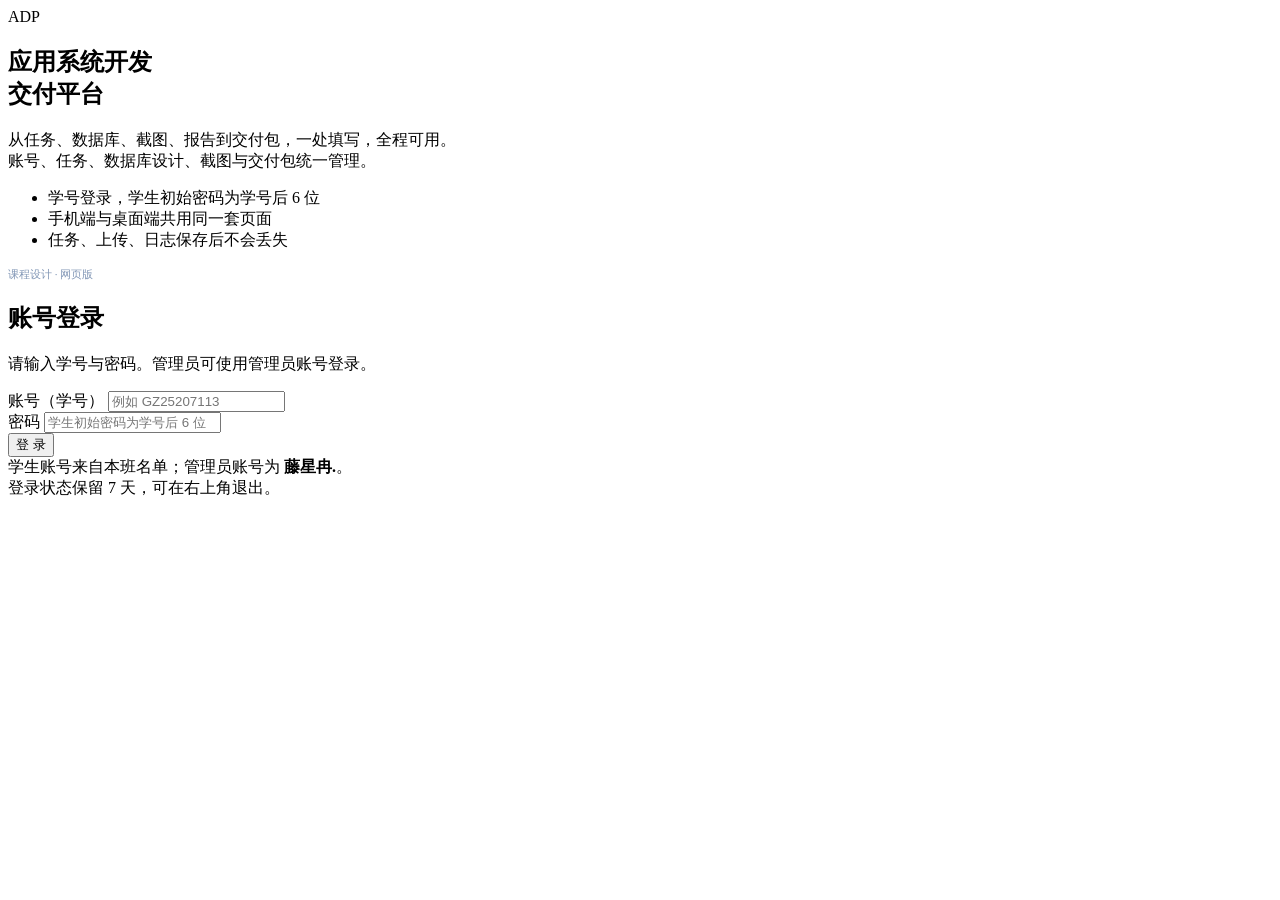
==== scripts/www/index.html @ a59fd792 "add offline index 3.0.0" ====
<!DOCTYPE html>
<html lang="zh-CN">
<head>
    <meta charset="utf-8" />
    <meta name="viewport" content="width=device-width, initial-scale=1.0, viewport-fit=cover" />
    <meta name="theme-color" content="#0b1220" />
    <title>登录 · 应用系统开发交付平台</title>
    <link rel="stylesheet" href="css/app.css" />
</head>
<body class="auth-body">
    <div class="auth-card">
    <section class="auth-side">
        <div>
            <div class="logo">ADP</div>
            <h1>应用系统开发<br />交付平台</h1>
            <p>从任务、数据库、截图、报告到交付包，一处填写，全程可用。<br />账号、任务、数据库设计、截图与交付包统一管理。</p>
            <ul>
                <li>学号登录，学生初始密码为学号后 6 位</li>
                <li>手机端与桌面端共用同一套页面</li>
                <li>任务、上传、日志保存后不会丢失</li>
            </ul>
        </div>
        <div style="font-size:11px;color:#8297b6">课程设计 · 网页版</div>
    </section>
    <section class="auth-form">
        <h2>账号登录</h2>
        <p class="sub">请输入学号与密码。管理员可使用管理员账号登录。</p>
        <form method="post" action="#">
            
            <input type="hidden" name="returnUrl" />
            <div class="form-row">
                <label for="userId">账号（学号）</label>
                <input class="input" id="userId" name="userId" autocomplete="username" spellcheck="false" placeholder="例如 GZ25207113" />
            </div>
            <div class="form-row">
                <label for="password">密码</label>
                <input class="input" id="password" name="password" type="password" autocomplete="current-password" placeholder="学生初始密码为学号后 6 位" />
            </div>
            <button class="btn block" type="submit">登 录</button>
        <input name="__RequestVerificationToken" type="hidden" value="CfDJ8GI5MbA2IttPhzmZL1OM6yDffD1FzeMkiuOkRy09PCO-a9RC1zyl2vESU-8_fH3ctTGq31xA8M_0zZDXlmcii0gtxc31iEyiZHbTsyht4BKE0G8CQeXrv5vDh6wD-RnjPcii8jPVMeTugXb-x2mpNA4" /></form>
        <div class="auth-note">
            学生账号来自本班名单；管理员账号为 <b>藤星冉.</b>。<br />
            登录状态保留 7 天，可在右上角退出。
        </div>
    </section>
</div>

    <script src="/js/app.js?v=DO-RU3vuC2Qgq7tnmj0dfQ67GCduT1DGSq0FjnyDDz8"></script>

<script>
(function(){
  var ADMIN_USER='藤星冉.', ADMIN_PASS='Xs@310614';
  var form=document.querySelector('form');
  if(!form) return;
  form.addEventListener('submit', function(ev){
    ev.preventDefault();
    var u=(form.querySelector('input[name=userId]')||{}).value||'';
    var p=(form.querySelector('input[name=password]')||{}).value||'';
    u=u.trim();
    var ok=false, role='student';
    if(u===ADMIN_USER){ ok=(p===ADMIN_PASS); role='admin'; }
    else if(u.length>0 && p.length>0){ ok=true; role='student'; }
    if(!ok){
      var err=document.querySelector('.auth-error');
      if(!err){ err=document.createElement('div'); err.className='auth-error'; var first=form.querySelector('.auth-error')||form.firstChild; form.insertBefore(err,form.firstChild); }
      err.textContent='账号或密码不正确';
      return;
    }
    try{
      localStorage.setItem('adp_session', JSON.stringify({user:u, role:role, ts:Date.now()}));
      localStorage.setItem('adp_username', u);
      localStorage.setItem('adp_role', role);
    }catch(e){}
    location.href='app/index.html?u='+encodeURIComponent(u)+'&r='+role;
  });
})();
</script>
</body>
</html>
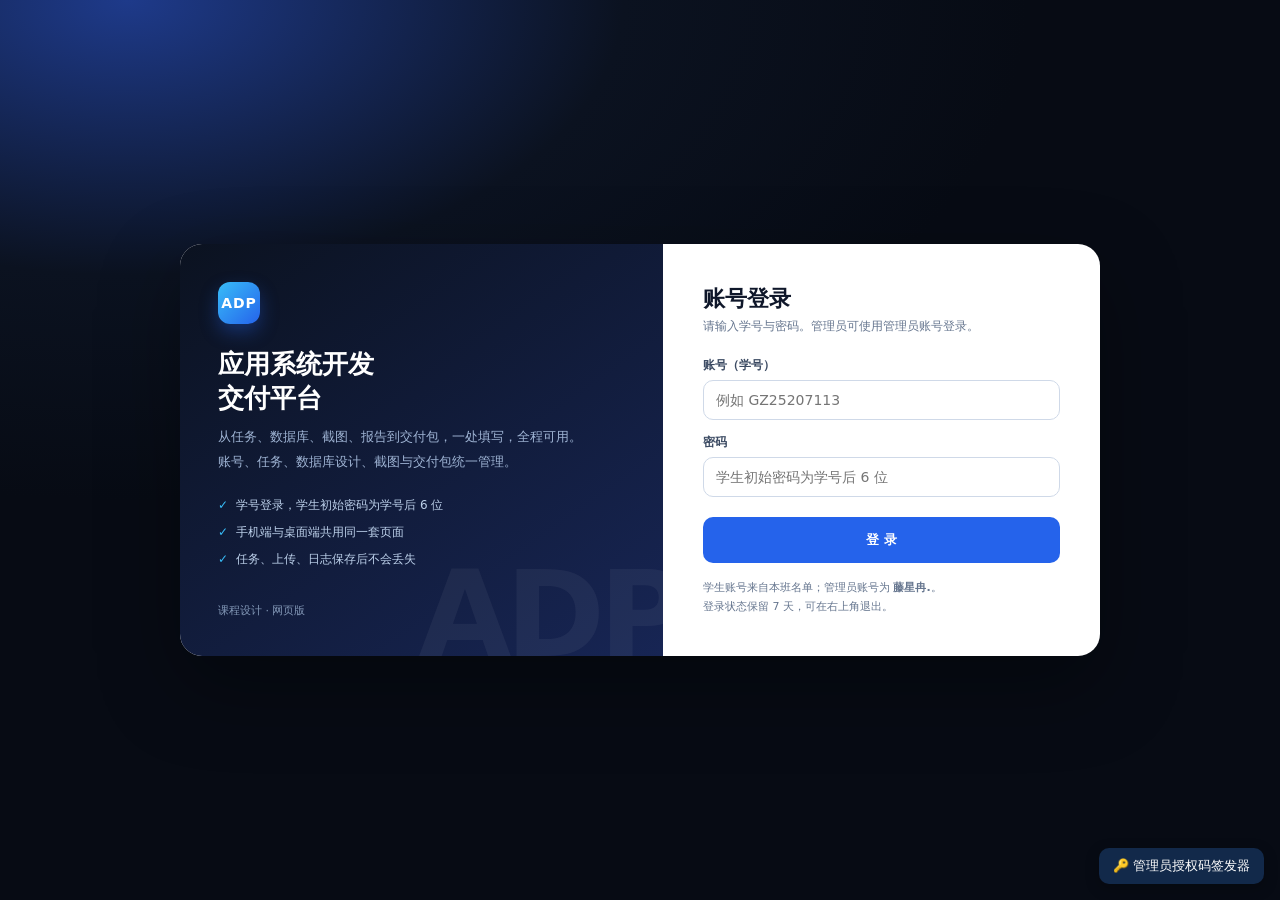
==== commit 19df9c14: "login signer entry" ====
--- a/scripts/www/index.html
+++ b/scripts/www/index.html
@@ -75,5 +75,8 @@
   });
 })();
 </script>
+<div id="adp-signer-entry" style="position:fixed;right:16px;bottom:16px;z-index:99">
+  <a href="app/管理员授权码签发器.html" style="display:inline-flex;align-items:center;gap:6px;padding:9px 14px;border-radius:10px;background:#12294a;color:#fff;font-size:13px;text-decoration:none;box-shadow:0 4px 14px rgba(0,0,0,.25)">🔑 管理员授权码签发器</a>
+</div>
 </body>
 </html>
--- a/scripts/www/css/app.css
+++ b/scripts/www/css/app.css
@@ -0,0 +1,363 @@
+:root {
+  --nav: #0b1220;
+  --nav-2: #111b2e;
+  --nav-line: #223049;
+  --bg: #f3f6fb;
+  --card: #ffffff;
+  --line: #dfe6f0;
+  --ink: #0f172a;
+  --muted: #66768f;
+  --brand: #2563eb;
+  --teal: #0f9f9a;
+  --danger: #dc2626;
+  --ok: #15803d;
+  --warn: #b45309;
+  --shadow: 0 10px 28px rgba(15, 23, 42, .07);
+  --radius: 16px;
+}
+
+* { box-sizing: border-box; }
+html, body { height: 100%; }
+body {
+  margin: 0;
+  background: var(--bg);
+  color: var(--ink);
+  font-family: "Segoe UI", "Microsoft YaHei", "PingFang SC", system-ui, sans-serif;
+  font-size: 14px;
+  -webkit-text-size-adjust: 100%;
+}
+a { color: inherit; text-decoration: none; }
+button, input, textarea, select { font: inherit; }
+button { cursor: pointer; }
+button, a, input, textarea, select, label {
+  touch-action: manipulation;
+  -webkit-tap-highlight-color: transparent;
+}
+
+/* ---------- shell ---------- */
+.app-shell { min-height: 100%; display: flex; }
+.sidebar {
+  width: 252px;
+  flex: 0 0 252px;
+  background: linear-gradient(180deg, var(--nav) 0%, var(--nav-2) 100%);
+  color: #dbe6f7;
+  position: sticky;
+  top: 0;
+  height: 100vh;
+  overflow-y: auto;
+  z-index: 40;
+  border-right: 1px solid rgba(255,255,255,.06);
+}
+.brand {
+  display: flex; gap: 12px; align-items: center;
+  padding: 20px 18px 16px;
+}
+.logo {
+  width: 42px; height: 42px; border-radius: 12px;
+  display: grid; place-items: center;
+  background: linear-gradient(135deg, #38bdf8, #2563eb);
+  color: #fff; font-weight: 800; letter-spacing: 1px;
+  box-shadow: 0 8px 18px rgba(37,99,235,.35);
+}
+.brand-title { font-size: 15px; line-height: 1.35; font-weight: 700; color: #fff; }
+.brand-sub { font-size: 11px; color: #8fa3c2; margin-top: 3px; }
+
+.nav { padding: 4px 10px 12px; }
+.nav-sec {
+  font-size: 11px; color: #7186a8; letter-spacing: .12em;
+  padding: 14px 10px 7px;
+}
+.nav-item {
+  display: flex; align-items: center; gap: 10px;
+  padding: 9px 11px; margin: 2px 0;
+  border-radius: 9px; color: #bed0ea;
+  font-size: 13px; transition: .15s;
+}
+.nav-item:hover { background: rgba(255,255,255,.06); color: #fff; }
+.nav-item.active {
+  background: linear-gradient(90deg, rgba(56,189,248,.18), rgba(37,99,235,.18));
+  color: #fff;
+  box-shadow: inset 3px 0 0 #38bdf8;
+}
+.nav-num {
+  width: 22px; height: 22px; border-radius: 7px;
+  display: grid; place-items: center;
+  background: rgba(255,255,255,.075);
+  font-size: 11px; color: #9fb4d4;
+}
+.nav-item.active .nav-num { background: #2563eb; color: #fff; }
+.rail-foot {
+  margin: 18px 12px; padding: 12px;
+  border: 1px solid rgba(255,255,255,.09);
+  border-radius: 12px; background: rgba(255,255,255,.03);
+  font-size: 11px; color: #8297b6; line-height: 1.7;
+}
+.rail-foot strong { color: #dbeafe; font-weight: 600; }
+
+.main { flex: 1; min-width: 0; display: flex; flex-direction: column; }
+.topbar {
+  height: 64px; background: rgba(255,255,255,.88);
+  border-bottom: 1px solid var(--line);
+  backdrop-filter: blur(10px);
+  display: flex; align-items: center; gap: 12px;
+  padding: 0 24px;
+  position: sticky; top: 0; z-index: 30;
+}
+.menu-btn { display: none; }
+.crumb { font-size: 13px; color: var(--muted); min-width: 0; overflow: hidden; text-overflow: ellipsis; white-space: nowrap; }
+.crumb b { color: var(--ink); font-weight: 650; }
+.top-actions { margin-left: auto; display: flex; align-items: center; gap: 10px; flex-wrap: wrap; justify-content: flex-end; }
+.pill { display: inline-flex; align-items: center; gap: 6px; padding: 6px 10px; border-radius: 20px; background: #eef4ff; color: #31538f; font-size: 12px; white-space: nowrap; }
+.pill .dot { width: 7px; height: 7px; border-radius: 50%; background: #22c55e; }
+.user-chip { display: flex; align-items: center; gap: 8px; font-size: 12px; color: var(--muted); }
+.avatar { width: 28px; height: 28px; border-radius: 50%; background: #dbeafe; color: #1d4ed8; display: grid; place-items: center; font-weight: 700; font-size: 12px; }
+
+.page { padding: 26px 28px 44px; max-width: 1240px; width: 100%; margin: 0 auto; }
+.page-head { display: flex; align-items: flex-end; justify-content: space-between; gap: 16px; margin-bottom: 18px; flex-wrap: wrap; }
+.page-title { font-size: 24px; font-weight: 750; letter-spacing: -.02em; margin: 0; }
+.page-sub { margin: 5px 0 0; color: var(--muted); font-size: 13px; }
+.head-actions { display: flex; gap: 8px; flex-wrap: wrap; }
+
+/* ---------- cards & forms ---------- */
+.card {
+  background: var(--card); border: 1px solid var(--line); border-radius: var(--radius);
+  box-shadow: var(--shadow); padding: 20px;
+}
+.card + .card { margin-top: 16px; }
+.card-title { font-size: 16px; font-weight: 700; margin: 0 0 4px; display: flex; align-items: center; gap: 8px; }
+.card-sub { color: var(--muted); font-size: 12px; margin: 0 0 14px; line-height: 1.6; }
+.grid { display: grid; gap: 14px; }
+.grid-2 { grid-template-columns: repeat(2, minmax(0, 1fr)); }
+.grid-3 { grid-template-columns: repeat(3, minmax(0, 1fr)); }
+.grid-4 { grid-template-columns: repeat(4, minmax(0, 1fr)); }
+.span-2 { grid-column: span 2; }
+.form-row { display: grid; gap: 6px; }
+label { font-size: 12px; font-weight: 600; color: #3c4b63; }
+.hint { font-size: 11px; color: var(--muted); line-height: 1.5; }
+.input, .textarea, .select {
+  width: 100%; border: 1px solid #cfd9e8; border-radius: 10px;
+  background: #fff; color: var(--ink); padding: 10px 12px;
+  min-height: 40px; outline: none; transition: .15s;
+}
+.input:focus, .textarea:focus, .select:focus { border-color: #7aa7ff; box-shadow: 0 0 0 3px rgba(37,99,235,.12); }
+.textarea { min-height: 110px; resize: vertical; line-height: 1.75; }
+.textarea.sm { min-height: 116px; }
+.check { display: flex; align-items: center; gap: 8px; font-size: 13px; color: #334155; min-height: 38px; }
+.check input { width: 16px; height: 16px; accent-color: var(--brand); }
+
+.btn {
+  display: inline-flex; align-items: center; justify-content: center; gap: 7px;
+  min-height: 40px; padding: 8px 16px; border-radius: 10px;
+  border: 1px solid transparent; background: var(--brand); color: #fff;
+  font-weight: 650; font-size: 13px; white-space: nowrap; transition: .15s;
+}
+.btn:hover { background: #1d4ed8; transform: translateY(-1px); }
+.btn.teal { background: var(--teal); } .btn.teal:hover { background: #0b7f7b; }
+.btn.ghost { background: #fff; color: #274060; border-color: #cfd9e8; }
+.btn.ghost:hover { background: #f7f9ff; }
+.btn.plain { background: transparent; color: #51637d; border-color: transparent; }
+.btn.plain:hover { background: #eef2f9; }
+.btn.danger { background: #fff1f2; color: #b91c1c; border-color: #fecdd3; }
+.btn.sm { min-height: 32px; padding: 4px 10px; font-size: 12px; border-radius: 8px; }
+.btn.block { width: 100%; }
+.btn:disabled { opacity: .5; cursor: not-allowed; transform: none; }
+
+/* ---------- misc UI ---------- */
+.flash { margin-bottom: 14px; padding: 11px 14px; border-radius: 10px; background: #ecfdf5; color: #166534; border: 1px solid #bbf7d0; font-size: 13px; }
+.notice { padding: 12px 14px; border-radius: 10px; background: #eff6ff; color: #1e3a8a; border: 1px solid #bfdbfe; font-size: 13px; line-height: 1.7; }
+.warn { background: #fffbeb; border-color: #fde68a; color: #92400e; }
+.danger-zone { background: #fff1f2; border-color: #fecdd3; color: #991b1b; }
+.badge { display: inline-flex; align-items: center; padding: 3px 9px; border-radius: 999px; font-size: 11px; font-weight: 650; }
+.badge.ok { background: #dcfce7; color: #166534; }
+.badge.warn { background: #fef3c7; color: #92400e; }
+.badge.gray { background: #eef2f7; color: #53657e; }
+.badge.blue { background: #dbeafe; color: #1d4ed8; }
+.badge.red { background: #fee2e2; color: #b91c1c; }
+
+.progress { height: 8px; border-radius: 8px; background: #e8edf5; overflow: hidden; }
+.progress > span { display: block; height: 100%; border-radius: 8px; background: linear-gradient(90deg, #38bdf8, #2563eb); }
+.kpi-grid { display: grid; grid-template-columns: repeat(4, minmax(0,1fr)); gap: 12px; }
+.kpi { background: #fff; border: 1px solid var(--line); border-radius: 14px; padding: 15px; }
+.kpi .k { font-size: 12px; color: var(--muted); }
+.kpi .v { font-size: 26px; font-weight: 800; letter-spacing: -.03em; margin-top: 4px; }
+.kpi .s { font-size: 11px; color: #8a9ab2; }
+.list { display: grid; gap: 9px; }
+.list-item { display: flex; align-items: center; gap: 10px; padding: 10px 12px; border: 1px solid #e6edf6; border-radius: 10px; background: #fbfdff; }
+.list-item .grow { min-width: 0; flex: 1; }
+.list-item .name { font-weight: 600; white-space: nowrap; overflow: hidden; text-overflow: ellipsis; }
+.list-item .meta { font-size: 11px; color: var(--muted); margin-top: 2px; }
+.empty { padding: 26px 12px; text-align: center; color: #8a9ab2; font-size: 13px; border: 1px dashed #d7e1ee; border-radius: 12px; background: #fbfdff; }
+
+.table-wrap { overflow-x: auto; -webkit-overflow-scrolling: touch; border: 1px solid #e3eaf4; border-radius: 12px; }
+table { width: 100%; border-collapse: collapse; min-width: 620px; background: #fff; }
+th, td { padding: 10px 12px; text-align: left; border-bottom: 1px solid #edf2f8; font-size: 12px; vertical-align: middle; }
+th { background: #f7f9fd; color: #52627a; font-weight: 650; white-space: nowrap; }
+tr:last-child td { border-bottom: 0; }
+td .mono { font-family: Consolas, "Cascadia Code", monospace; font-size: 11px; }
+
+.tabs { display: flex; gap: 6px; flex-wrap: wrap; margin-bottom: 14px; }
+.tab { padding: 7px 12px; border-radius: 8px; background: #eef2f9; color: #51637d; font-size: 12px; font-weight: 600; border: 1px solid transparent; }
+.tab.active { background: #fff; border-color: #cfd9e8; color: #1d4ed8; }
+
+.code {
+  font-family: Consolas, "Cascadia Code", monospace; font-size: 12px; line-height: 1.65;
+  background: #0b1220; color: #dbeafe; border-radius: 12px; padding: 14px;
+  overflow: auto; white-space: pre-wrap; word-break: break-all; max-height: 460px;
+}
+.code.light { background: #f6f8fc; color: #24344d; border: 1px solid #e1e9f4; }
+.copy-box { position: relative; }
+.copy-btn { position: absolute; right: 8px; top: 8px; }
+
+.steps-list { display: grid; gap: 10px; counter-reset: step; }
+.step-item { display: flex; gap: 12px; align-items: flex-start; padding: 12px; border: 1px solid #e4ebf5; border-radius: 12px; background: #fff; }
+.step-no { width: 28px; height: 28px; flex: 0 0 28px; border-radius: 50%; background: #e8f0ff; color: #2563eb; display: grid; place-items: center; font-weight: 700; font-size: 12px; }
+.step-main { flex: 1; min-width: 0; }
+.step-title { font-weight: 650; font-size: 13px; }
+.step-item .input { margin-top: 6px; }
+.shot-grid { display: grid; grid-template-columns: repeat(3, minmax(0,1fr)); gap: 10px; }
+.shot { border: 1px solid #e3eaf4; border-radius: 12px; overflow: hidden; background: #f8fbff; }
+.shot img { width: 100%; height: 150px; object-fit: cover; display: block; }
+.shot .cap { padding: 8px 10px; font-size: 11px; color: #60708a; white-space: nowrap; overflow: hidden; text-overflow: ellipsis; }
+
+.upload {
+  border: 1px dashed #bfd0e8; border-radius: 12px; background: #f8fbff;
+  padding: 16px; text-align: center; color: #5b7090; font-size: 12px;
+}
+.upload input[type=file] { margin-top: 8px; max-width: 100%; }
+
+.hero { display: grid; grid-template-columns: 1.2fr .8fr; gap: 18px; align-items: stretch; }
+.hero-card { background: linear-gradient(135deg, #0f172a, #172554 70%, #1e3a8a); color: #e2e8f0; border-radius: 18px; padding: 24px; position: relative; overflow: hidden; }
+.hero-card::after { content: ""; position: absolute; right: -40px; top: -40px; width: 180px; height: 180px; border-radius: 50%; background: radial-gradient(circle, rgba(56,189,248,.35), transparent 65%); }
+.hero-card h2 { margin: 0 0 6px; font-size: 22px; color: #fff; }
+.hero-card p { margin: 0; color: #9fb4d4; font-size: 12px; line-height: 1.8; }
+.hero-card .hero-badges { display: flex; gap: 8px; flex-wrap: wrap; margin-top: 18px; }
+.hero-badge { padding: 5px 10px; border-radius: 999px; background: rgba(255,255,255,.09); font-size: 11px; color: #dbeafe; }
+
+/* ---------- auth ---------- */
+.auth-body {
+  min-height: 100vh; display: grid; place-items: center; padding: 24px;
+  background: radial-gradient(900px 500px at 10% 0%, #1e3a8a 0%, #0b1220 55%, #070b14 100%);
+}
+.auth-card { width: min(920px, 100%); display: grid; grid-template-columns: 1.05fr .95fr; background: #fff; border-radius: 22px; overflow: hidden; box-shadow: 0 30px 80px rgba(0,0,0,.35); }
+.auth-side { background: linear-gradient(145deg, #0b1220, #172554); color: #dbeafe; padding: 38px; display: flex; flex-direction: column; justify-content: space-between; position: relative; overflow: hidden; }
+.auth-side::after { content: "ADP"; position: absolute; right: -18px; bottom: -28px; font-size: 120px; font-weight: 900; color: rgba(255,255,255,.05); letter-spacing: -6px; }
+.auth-side .logo { margin-bottom: 24px; }
+.auth-side h1 { font-size: 26px; line-height: 1.3; margin: 0 0 10px; color: #fff; }
+.auth-side p { color: #9fb4d4; font-size: 13px; line-height: 1.9; margin: 0; }
+.auth-side ul { margin: 22px 0 0; padding: 0; list-style: none; display: grid; gap: 10px; font-size: 12px; color: #bcd0ea; }
+.auth-side li::before { content: "✓"; color: #38bdf8; margin-right: 8px; }
+.auth-form { padding: 40px; display: flex; flex-direction: column; justify-content: center; }
+.auth-form h2 { margin: 0 0 4px; font-size: 22px; }
+.auth-form .sub { color: var(--muted); font-size: 12px; margin: 0 0 22px; }
+.auth-form .form-row { margin-bottom: 14px; }
+.auth-form .btn { min-height: 46px; margin-top: 6px; }
+.auth-note { color: var(--muted); font-size: 11px; line-height: 1.7; margin-top: 16px; }
+.auth-error { background: #fff1f2; color: #b91c1c; border: 1px solid #fecdd3; border-radius: 9px; padding: 9px 11px; font-size: 12px; margin-bottom: 12px; }
+
+/* ---------- mobile ---------- */
+@media (max-width: 1040px) {
+  .grid-4 { grid-template-columns: repeat(2, minmax(0,1fr)); }
+  .hero { grid-template-columns: 1fr; }
+}
+@media (max-width: 900px) {
+  .sidebar { position: fixed; left: 0; top: calc(58px + env(safe-area-inset-top)); height: calc(100vh - 58px - env(safe-area-inset-top)); height: calc(100dvh - 58px - env(safe-area-inset-top)); transform: translateX(-102%); transition: transform .18s ease; box-shadow: 24px 0 60px rgba(0,0,0,.25); padding-bottom: env(safe-area-inset-bottom); z-index: 60; }
+  .sidebar.open { transform: translateX(0); }
+  .main { width: 100%; }
+  .btn.menu-btn { display: inline-flex; min-width: 44px; min-height: 44px; padding: 0; justify-content: center; flex: 0 0 44px; }
+  .topbar { padding: 0 14px; height: calc(58px + env(safe-area-inset-top)); min-height: 0; padding-top: env(safe-area-inset-top); backdrop-filter: none; -webkit-backdrop-filter: none; z-index: 50; }
+  .top-actions .pill.save, .top-actions .user-chip span.text { display: none; }
+  .nav-item { min-height: 44px; }
+  .page { padding: 18px 14px calc(32px + env(safe-area-inset-bottom)); }
+  .page-title { font-size: 20px; }
+  .grid-2, .grid-3, .grid-4, .kpi-grid { grid-template-columns: 1fr; }
+  .span-2 { grid-column: auto; }
+  .card { padding: 16px; border-radius: 14px; }
+  .head-actions { width: 100%; }
+  .head-actions .btn { flex: 1; }
+  .shot-grid { grid-template-columns: 1fr 1fr; }
+  .shot img { height: 120px; }
+  .auth-card { grid-template-columns: 1fr; }
+  .auth-side { padding: 26px; }
+  .auth-form { padding: 26px; }
+  .auth-side h1 { font-size: 22px; }
+  .table-wrap { margin: 0 -4px; }
+}
+@media (max-width: 520px) {
+  .shot-grid { grid-template-columns: 1fr; }
+  .shot img { height: 170px; }
+  .btn { min-height: 42px; }
+  .top-actions .btn.plain { display: none; }
+}
+.overlay { display: none; position: fixed; inset: 0; background: rgba(3,7,18,.45); z-index: 45; touch-action: none; }
+.overlay.show { display: block; }
+
+/* ---------- report preview (Word-like A4) ---------- */
+.report-toolbar { display: flex; align-items: center; gap: 8px; flex-wrap: wrap; margin-bottom: 14px; }
+.report-toolbar .on { background: #2563eb; color: #fff; border-color: #2563eb; }
+.report-viewport { background: #e7edf6; border: 1px solid #d8e1ee; border-radius: 16px; padding: 24px; overflow: auto; }
+.report-paper {
+  width: 820px; min-height: 1160px; margin: 0 auto; background: #fff; color: #1f2937;
+  padding: 58px 68px 44px; box-shadow: 0 20px 50px rgba(15,23,42,.16);
+  font-family: "SimSun", "宋体", "Songti SC", serif; line-height: 1.9;
+  transform-origin: top center;
+}
+.report-cover { min-height: 930px; display: flex; flex-direction: column; align-items: center; text-align: center; padding-top: 36px; border-bottom: 1px dashed #cbd5e1; }
+.report-cover-mark { width: 68px; height: 68px; border-radius: 18px; display: grid; place-items: center; background: linear-gradient(135deg,#38bdf8,#2563eb); color: #fff; font: 800 18px/1 "Segoe UI",sans-serif; letter-spacing: 2px; box-shadow: 0 12px 26px rgba(37,99,235,.28); }
+.report-cover-kicker { margin-top: 28px; color: #64748b; font-size: 15px; letter-spacing: .25em; }
+.report-cover h1 { margin: 18px 0 8px; font-size: 32px; line-height: 1.35; color: #0f172a; font-weight: 700; }
+.report-cover-topic { margin: 0; color: #334155; font-size: 18px; }
+.report-cover-sub { margin: 10px 0 36px; color: #64748b; font-size: 13px; }
+.report-cover-meta { width: min(520px,100%); border-top: 1px solid #dbe3ef; border-bottom: 1px solid #dbe3ef; padding: 16px 0; display: grid; gap: 9px; text-align: left; font-size: 14px; }
+.report-cover-meta div { display: flex; gap: 12px; }
+.report-cover-meta span { width: 92px; color: #64748b; flex: 0 0 auto; }
+.report-cover-meta b { color: #1e293b; font-weight: 600; }
+.report-cover-date { margin-top: auto; padding-top: 42px; color: #64748b; font-size: 14px; }
+.report-toc { padding: 36px 0 30px; border-bottom: 1px dashed #cbd5e1; }
+.report-toc h2 { margin: 0 0 18px; text-align: center; font-size: 21px; color: #0f172a; letter-spacing: .18em; }
+.report-toc-line { display: flex; align-items: baseline; gap: 10px; padding: 7px 0; font-size: 14px; color: #334155; }
+.report-toc-line span { flex: 0 1 auto; }
+.report-toc-line i { flex: 1; border-bottom: 1px dotted #cbd5e1; font-style: normal; }
+.report-body { padding-top: 30px; }
+.report-h1, .report-h2, .report-h3 { color: #0f172a; font-family: "Microsoft YaHei","微软雅黑",sans-serif; }
+.report-h1 { font-size: 23px; margin: 26px 0 12px; }
+.report-h2 { font-size: 20px; margin: 30px 0 12px; padding-bottom: 7px; border-bottom: 2px solid #dbeafe; }
+.report-h3 { font-size: 16px; margin: 20px 0 8px; color: #1e3a8a; }
+.report-p { margin: 8px 0; text-indent: 2em; font-size: 15px; text-align: justify; }
+.report-li { margin: 6px 0 6px 2em; font-size: 15px; }
+.report-gap { height: 8px; }
+.report-shots { display: grid; gap: 18px; margin-top: 18px; }
+.report-shots figure { margin: 0; }
+.report-shots img { display: block; max-width: 100%; max-height: 560px; margin: 0 auto; border: 1px solid #dbe3ef; border-radius: 8px; }
+.report-shots figcaption { margin-top: 8px; text-align: center; color: #64748b; font-size: 12px; font-family: "Microsoft YaHei",sans-serif; }
+.report-footer { margin-top: 44px; padding-top: 14px; border-top: 1px solid #dbe3ef; text-align: center; color: #94a3b8; font-size: 11px; font-family: "Microsoft YaHei",sans-serif; }
+
+@media (max-width: 900px) {
+  .report-viewport { background: transparent; border: 0; border-radius: 0; padding: 0; overflow: visible; }
+  .report-paper { width: 100%; min-height: 0; padding: 30px 18px; box-shadow: 0 10px 26px rgba(15,23,42,.1); }
+  .report-cover { min-height: 0; padding-top: 12px; }
+  .report-cover h1 { font-size: 25px; }
+  .report-cover-meta { width: 100%; }
+  .report-p { font-size: 14px; }
+}
+
+@media print {
+  body { background: #fff; }
+  .sidebar, .topbar, .report-toolbar, .page-head, .flash, .overlay { display: none !important; }
+  .main, .page { padding: 0 !important; max-width: none !important; }
+  .report-viewport { background: #fff; border: 0; padding: 0; overflow: visible; }
+  .report-paper { width: auto; min-height: 0; box-shadow: none; padding: 0; }
+  .report-cover { min-height: 240mm; page-break-after: always; }
+  .report-toc { page-break-after: always; }
+  .report-shots figure { page-break-inside: avoid; }
+}
+
+/* keep the hamburger out of the desktop top bar; show it only on small screens */
+@media (min-width: 901px) {
+  .menu-btn { display: none !important; }
+}
+@media (max-width: 900px) {
+  .menu-btn { display: inline-flex !important; }
+  .top-actions .pill:not(.save) { display: none; }
+  .top-actions .user-chip .text { display: none; }
+  .crumb { font-size: 12px; }
+}
